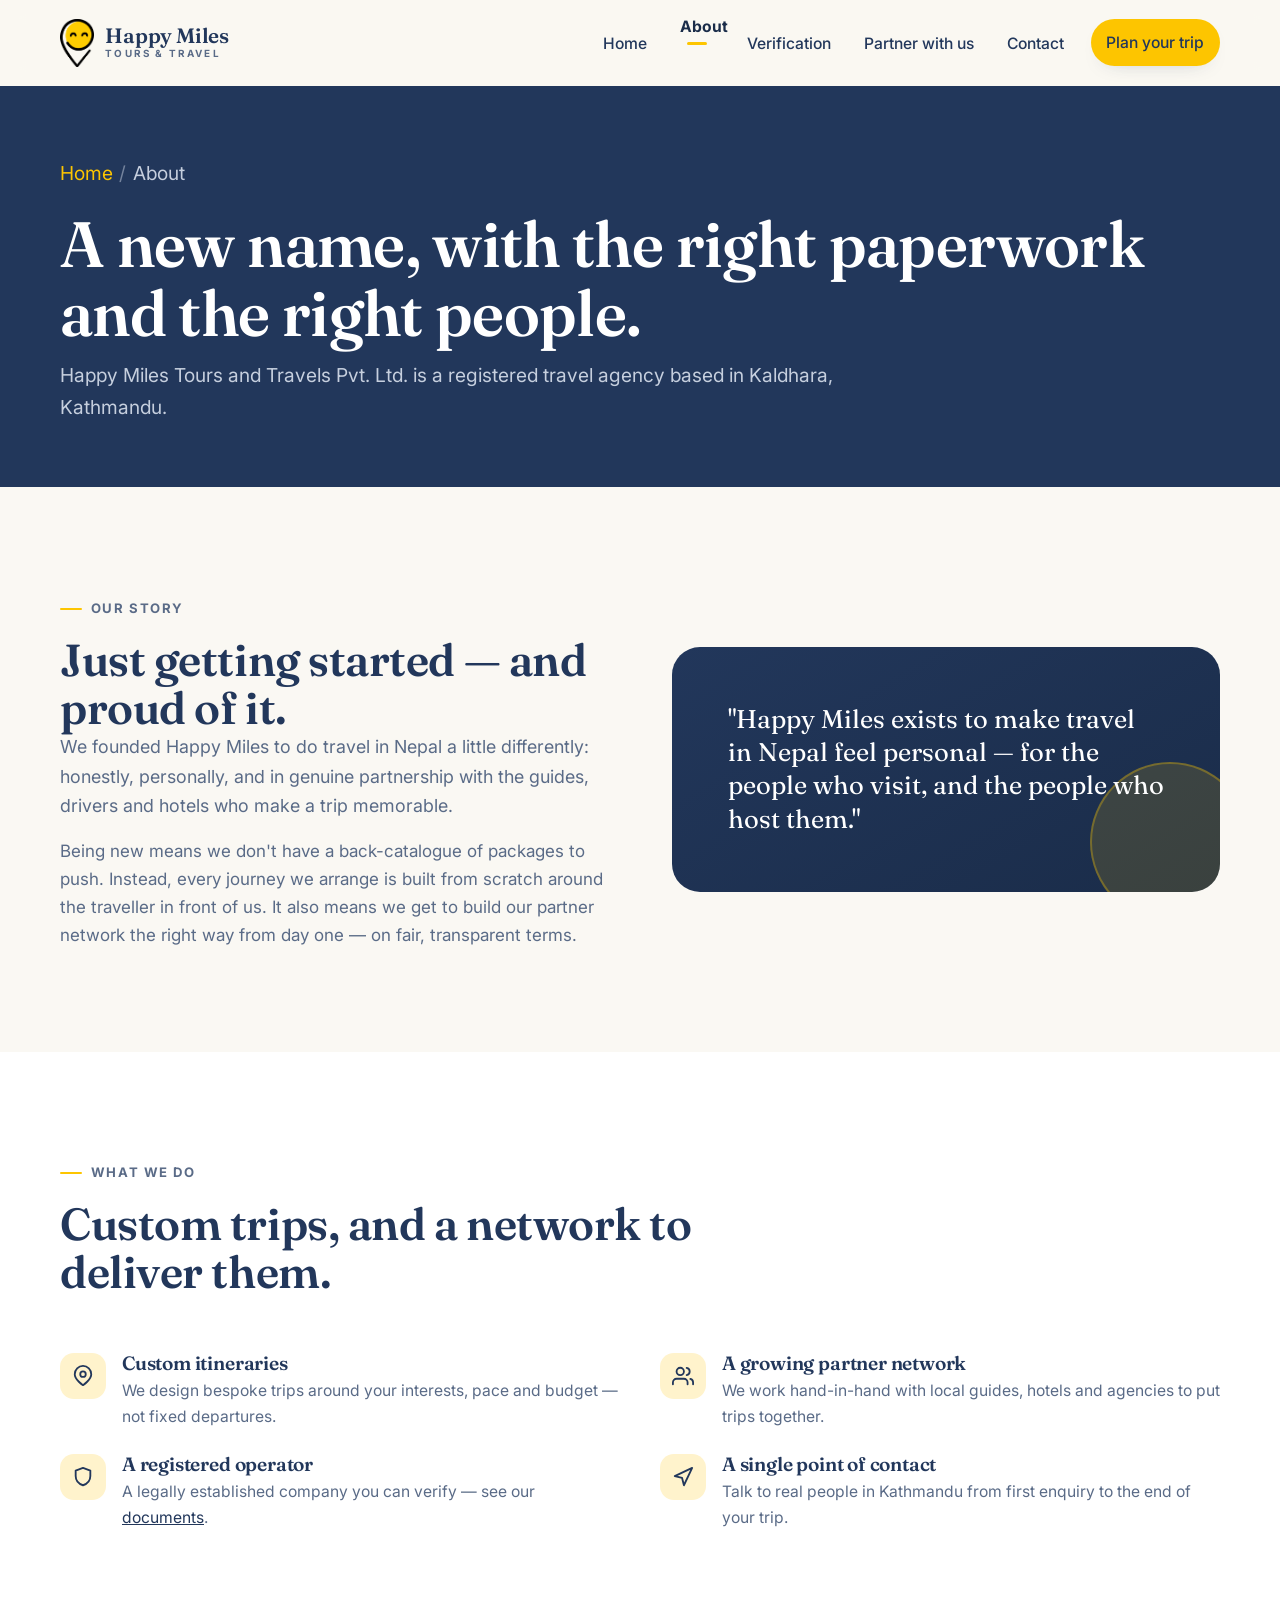
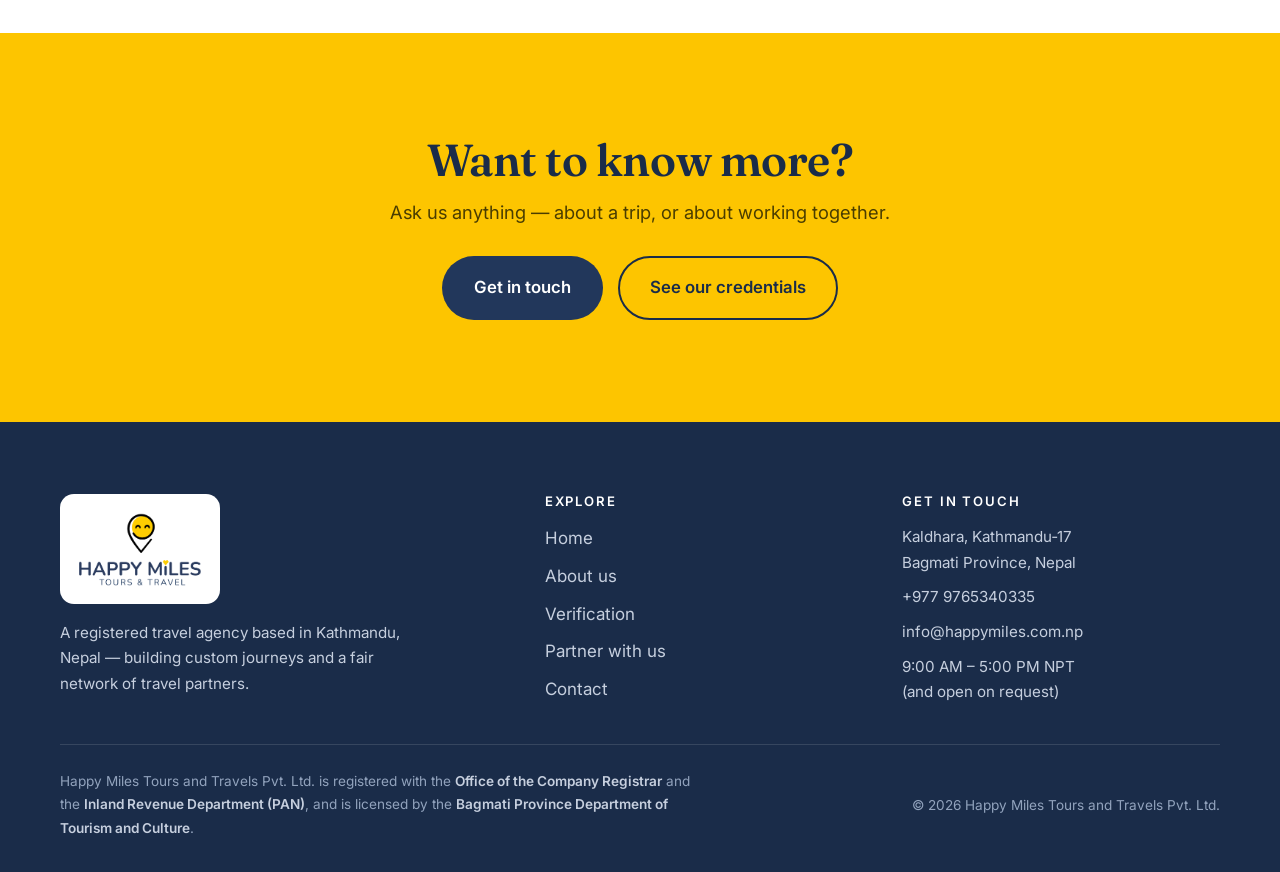
==== about.html @ 2b055570 "Draft Website" ====
<!DOCTYPE html>
<html lang="en">
<head>
  <meta charset="UTF-8">
  <meta name="viewport" content="width=device-width, initial-scale=1.0">
  <title>About Us — Happy Miles Tours and Travels Pvt. Ltd., Kathmandu</title>
  <meta name="description" content="Happy Miles Tours and Travels is a newly established, registered travel agency based in Kaldhara, Kathmandu. Learn who we are and how we build custom trips across Nepal.">
  <link rel="canonical" href="https://happymiles.com.np/about.html">

  <meta property="og:type" content="website">
  <meta property="og:site_name" content="Happy Miles Tours and Travels">
  <meta property="og:title" content="About Happy Miles Tours and Travels — Kathmandu, Nepal">
  <meta property="og:description" content="A newly established, registered travel agency in Kathmandu building custom journeys across Nepal.">
  <meta property="og:url" content="https://happymiles.com.np/about.html">
  <meta property="og:image" content="https://happymiles.com.np/img/Logo_with_Name.png">
  <meta name="twitter:card" content="summary_large_image">
  <meta name="twitter:image" content="https://happymiles.com.np/img/Logo_with_Name.png">

  <meta name="theme-color" content="#22375B">
  <link rel="icon" href="favicon.ico" sizes="any">
  <link rel="icon" type="image/png" href="img/favicon-32.png" sizes="32x32">
  <link rel="apple-touch-icon" href="img/apple-touch-icon.png">
  <link rel="preconnect" href="https://fonts.googleapis.com">
  <link rel="preconnect" href="https://fonts.gstatic.com" crossorigin>
  <link rel="stylesheet" href="https://fonts.googleapis.com/css2?family=Fraunces:opsz,wght@9..144,400;9..144,600;9..144,700&family=Inter:wght@400;500;600;700&display=swap">
  <link rel="stylesheet" href="css/style.css">

  <script type="application/ld+json">
  {
    "@context": "https://schema.org",
    "@type": "AboutPage",
    "name": "About Happy Miles Tours and Travels",
    "url": "https://happymiles.com.np/about.html",
    "isPartOf": { "@type": "WebSite", "url": "https://happymiles.com.np/" },
    "breadcrumb": {
      "@type": "BreadcrumbList",
      "itemListElement": [
        { "@type": "ListItem", "position": 1, "name": "Home", "item": "https://happymiles.com.np/" },
        { "@type": "ListItem", "position": 2, "name": "About", "item": "https://happymiles.com.np/about.html" }
      ]
    }
  }
  </script>
</head>
<body>
  <a class="skip-link" href="#main">Skip to content</a>

  <header class="site-header">
    <div class="wrap nav">
      <a class="brand" href="index.html" aria-label="Happy Miles Tours and Travels — home">
        <img src="img/pin.png" alt="" width="34" height="48">
        <span class="brand-text">
          <span class="brand-name">Happy Miles</span>
          <span class="brand-sub">Tours &amp; Travel</span>
        </span>
      </a>
      <nav aria-label="Primary">
        <button class="nav-toggle" aria-expanded="false" aria-controls="nav-menu" aria-label="Toggle menu"><span></span></button>
        <ul class="nav-menu" id="nav-menu">
          <li><a href="index.html">Home</a></li>
          <li><a href="about.html" aria-current="page">About</a></li>
          <li><a href="verification.html">Verification</a></li>
          <li><a href="partners.html">Partner with us</a></li>
          <li><a href="contact.html">Contact</a></li>
          <li class="nav-cta"><a class="btn btn--primary" href="contact.html">Plan your trip</a></li>
        </ul>
      </nav>
    </div>
  </header>

  <main id="main">
    <section class="page-hero">
      <div class="wrap">
        <p class="crumbs"><a href="index.html">Home</a><span>/</span>About</p>
        <h1>A new name, with the right paperwork and the right people.</h1>
        <p>Happy Miles Tours and Travels Pvt. Ltd. is a registered travel agency based in Kaldhara, Kathmandu.</p>
      </div>
    </section>

    <section class="section section--paper">
      <div class="wrap split">
        <div class="reveal">
          <span class="eyebrow">Our story</span>
          <h2>Just getting started — and proud of it.</h2>
          <p style="color:var(--navy-soft);font-size:1.12rem;margin-bottom:1rem;">We founded Happy Miles to do travel in Nepal a little differently: honestly, personally, and in genuine partnership with the guides, drivers and hotels who make a trip memorable.</p>
          <p style="color:var(--navy-soft);">Being new means we don't have a back-catalogue of packages to push. Instead, every journey we arrange is built from scratch around the traveller in front of us. It also means we get to build our partner network the right way from day one — on fair, transparent terms.</p>
          <!-- [[TODO: Add your founding year, founders' names/bios, and any milestones once confirmed.]] -->
        </div>
        <div class="split-art reveal">
          <p class="quote">"Happy Miles exists to make travel in Nepal feel personal — for the people who visit, and the people who host them."</p>
        </div>
      </div>
    </section>

    <section class="section section--white">
      <div class="wrap">
        <div class="section-head reveal">
          <span class="eyebrow">What we do</span>
          <h2>Custom trips, and a network to deliver them.</h2>
        </div>
        <div class="values">
          <div class="value reveal">
            <span class="value-ico"><svg width="22" height="22" viewBox="0 0 24 24" fill="none" stroke="currentColor" stroke-width="2" stroke-linecap="round" stroke-linejoin="round"><path d="M21 10c0 6-9 12-9 12s-9-6-9-12a9 9 0 0 1 18 0Z"/><circle cx="12" cy="10" r="3"/></svg></span>
            <div><h3>Custom itineraries</h3><p>We design bespoke trips around your interests, pace and budget — not fixed departures.</p></div>
          </div>
          <div class="value reveal">
            <span class="value-ico"><svg width="22" height="22" viewBox="0 0 24 24" fill="none" stroke="currentColor" stroke-width="2" stroke-linecap="round" stroke-linejoin="round"><path d="M17 21v-2a4 4 0 0 0-4-4H5a4 4 0 0 0-4 4v2"/><circle cx="9" cy="7" r="4"/><path d="M23 21v-2a4 4 0 0 0-3-3.87M16 3.13A4 4 0 0 1 16 11"/></svg></span>
            <div><h3>A growing partner network</h3><p>We work hand-in-hand with local guides, hotels and agencies to put trips together.</p></div>
          </div>
          <div class="value reveal">
            <span class="value-ico"><svg width="22" height="22" viewBox="0 0 24 24" fill="none" stroke="currentColor" stroke-width="2" stroke-linecap="round" stroke-linejoin="round"><path d="M12 2 4 5v6c0 5 3.4 8.6 8 10 4.6-1.4 8-5 8-10V5l-8-3Z"/></svg></span>
            <div><h3>A registered operator</h3><p>A legally established company you can verify — see our <a href="verification.html" style="color:var(--navy);text-decoration:underline;">documents</a>.</p></div>
          </div>
          <div class="value reveal">
            <span class="value-ico"><svg width="22" height="22" viewBox="0 0 24 24" fill="none" stroke="currentColor" stroke-width="2" stroke-linecap="round" stroke-linejoin="round"><path d="M3 11 22 2l-9 19-2-8-8-2Z"/></svg></span>
            <div><h3>A single point of contact</h3><p>Talk to real people in Kathmandu from first enquiry to the end of your trip.</p></div>
          </div>
        </div>
      </div>
    </section>

    <section class="section cta-band">
      <div class="wrap">
        <h2>Want to know more?</h2>
        <p>Ask us anything — about a trip, or about working together.</p>
        <div class="cta-actions">
          <a class="btn btn--navy btn--lg" href="contact.html">Get in touch</a>
          <a class="btn btn--ghost btn--lg" href="verification.html" style="color:var(--navy-deep);border-color:var(--navy-deep);">See our credentials</a>
        </div>
      </div>
    </section>
  </main>

  <footer class="site-footer">
    <div class="wrap">
      <div class="footer-top">
        <div class="footer-brand">
          <img src="img/Logo_with_Name.png" alt="Happy Miles Tours and Travels logo" width="160" height="106">
          <p>A registered travel agency based in Kathmandu, Nepal — building custom journeys and a fair network of travel partners.</p>
        </div>
        <div class="footer-col">
          <h4>Explore</h4>
          <ul>
            <li><a href="index.html">Home</a></li>
            <li><a href="about.html">About us</a></li>
            <li><a href="verification.html">Verification</a></li>
            <li><a href="partners.html">Partner with us</a></li>
            <li><a href="contact.html">Contact</a></li>
          </ul>
        </div>
        <div class="footer-col">
          <h4>Get in touch</h4>
          <address>
            <span>Kaldhara, Kathmandu&#8209;17<br>Bagmati Province, Nepal</span>
            <a href="tel:+9779765340335">+977 9765340335</a>
            <a href="mailto:info@happymiles.com.np">info@happymiles.com.np</a>
            <span>9:00 AM – 5:00 PM NPT<br>(and open on request)</span>
          </address>
        </div>
      </div>
      <div class="footer-legal">
        <p class="reg">Happy Miles Tours and Travels Pvt. Ltd. is registered with the <strong>Office of the Company Registrar</strong> and the <strong>Inland Revenue Department (PAN)</strong>, and is licensed by the <strong>Bagmati Province Department of Tourism and Culture</strong>.</p>
        <p>&copy; <span id="year">2026</span> Happy Miles Tours and Travels Pvt. Ltd.</p>
      </div>
    </div>
  </footer>

  <script src="js/main.js" defer></script>
</body>
</html>
---- css/style.css ----
/* ==========================================================================
   Happy Miles Tours and Travels Pvt. Ltd.
   Brand system derived from the logo: navy + golden yellow + ink on warm white.
   The map-pin smiley is the motif — rounded forms, pin-shaped markers.
   ========================================================================== */

:root {
  /* Brand */
  --navy:        #22375B;
  --navy-deep:   #1A2C49;
  --navy-tint:   #EEF1F6;
  --navy-soft:   #5A6B87;
  --yellow:      #FDC500;
  --yellow-deep: #E3B000;
  --yellow-soft: #FFF3CC;
  --ink:         #14181F;

  /* Surfaces */
  --paper:       #FAF8F3;
  --white:       #FFFFFF;
  --line:        #E4E0D6;

  /* Type */
  --display: "Fraunces", Georgia, "Times New Roman", serif;
  --body:    "Inter", system-ui, -apple-system, Segoe UI, Roboto, sans-serif;

  /* Rhythm */
  --wrap: 1160px;
  --gap: clamp(1rem, 3vw, 2rem);
  --radius: 18px;
  --radius-lg: 28px;
  --shadow: 0 18px 44px -24px rgba(26, 44, 73, 0.45);
  --shadow-sm: 0 8px 22px -16px rgba(26, 44, 73, 0.4);
}

/* --- Reset ------------------------------------------------------------- */
*, *::before, *::after { box-sizing: border-box; }
* { margin: 0; }
html { scroll-behavior: smooth; -webkit-text-size-adjust: 100%; }
body {
  font-family: var(--body);
  color: var(--ink);
  background: var(--paper);
  line-height: 1.65;
  font-size: 1.0625rem;
  -webkit-font-smoothing: antialiased;
  text-rendering: optimizeLegibility;
}
img { max-width: 100%; display: block; height: auto; }
a { color: inherit; text-decoration: none; }
ul { list-style: none; padding: 0; }
button { font: inherit; cursor: pointer; }

/* --- Typography -------------------------------------------------------- */
h1, h2, h3, h4 {
  font-family: var(--display);
  font-weight: 600;
  line-height: 1.08;
  color: var(--navy);
  letter-spacing: -0.01em;
}
h1 { font-size: clamp(2.4rem, 6vw, 4rem); font-optical-sizing: auto; }
h2 { font-size: clamp(1.9rem, 4vw, 2.8rem); }
h3 { font-size: clamp(1.25rem, 2.2vw, 1.55rem); }
p  { max-width: 65ch; }

/* --- Layout ------------------------------------------------------------ */
.wrap { width: min(100% - 2.5rem, var(--wrap)); margin-inline: auto; }
.section { padding: clamp(3.5rem, 8vw, 6.5rem) 0; }
.section--navy  { background: var(--navy); color: #E8ECF3; }
.section--navy h2, .section--navy h3 { color: #fff; }
.section--paper { background: var(--paper); }
.section--white { background: var(--white); }

.eyebrow {
  display: inline-flex; align-items: center; gap: .55rem;
  font-family: var(--body);
  font-size: .82rem; font-weight: 700; letter-spacing: .12em;
  text-transform: uppercase; color: var(--navy-soft);
  margin-bottom: 1rem;
}
.eyebrow::before {
  content: ""; width: 22px; height: 2px; background: var(--yellow); border-radius: 2px;
}
.section--navy .eyebrow { color: var(--yellow); }
.section--navy .eyebrow::before { background: var(--yellow); }

.section-head { max-width: 60ch; margin-bottom: clamp(2rem, 5vw, 3.5rem); }
.section-head p { color: var(--navy-soft); font-size: 1.15rem; }
.section--navy .section-head p { color: #C6CFDE; }

/* --- Buttons ----------------------------------------------------------- */
.btn {
  display: inline-flex; align-items: center; gap: .5rem;
  padding: .85rem 1.5rem; border-radius: 999px;
  font-weight: 600; font-size: 1rem; border: 2px solid transparent;
  transition: transform .15s ease, box-shadow .2s ease, background .2s ease, color .2s ease;
  white-space: nowrap;
}
.btn:active { transform: translateY(1px); }
.btn--primary { background: var(--yellow); color: var(--navy-deep); box-shadow: var(--shadow-sm); }
.btn--primary:hover { background: var(--yellow-deep); }
.btn--navy { background: var(--navy); color: #fff; }
.btn--navy:hover { background: var(--navy-deep); }
.btn--ghost { background: transparent; color: var(--navy); border-color: var(--navy); }
.btn--ghost:hover { background: var(--navy); color: #fff; }
.section--navy .btn--ghost { color: #fff; border-color: rgba(255,255,255,.5); }
.section--navy .btn--ghost:hover { background: #fff; color: var(--navy); }
.btn--lg { padding: 1rem 1.9rem; font-size: 1.05rem; }

/* --- Header / nav ------------------------------------------------------ */
.skip-link {
  position: absolute; left: -999px; top: 0; z-index: 200;
  background: var(--navy); color: #fff; padding: .75rem 1.25rem; border-radius: 0 0 12px 0;
}
.skip-link:focus { left: 0; }

.site-header {
  position: sticky; top: 0; z-index: 100;
  background: rgba(250, 248, 243, 0.85);
  backdrop-filter: saturate(180%) blur(12px);
  border-bottom: 1px solid transparent;
  transition: border-color .2s ease, box-shadow .2s ease;
}
.site-header.is-stuck { border-color: var(--line); box-shadow: var(--shadow-sm); }
.nav {
  display: flex; align-items: center; justify-content: space-between;
  gap: 1.5rem; padding: .75rem 0; min-height: 68px;
}
.brand { display: flex; align-items: center; gap: .7rem; }
.brand img { width: auto; height: 48px; }
.brand-text { display: flex; flex-direction: column; line-height: 1; }
.brand-name {
  font-family: var(--display); font-weight: 600; font-size: 1.3rem;
  color: var(--navy); letter-spacing: -0.01em;
}
.brand-sub {
  font-size: .62rem; font-weight: 700; letter-spacing: .22em;
  text-transform: uppercase; color: var(--navy-soft); margin-top: 2px;
}

.nav-menu { display: flex; align-items: center; gap: .35rem; }
.nav-menu a {
  padding: .55rem .85rem; border-radius: 999px; font-weight: 500;
  color: var(--navy); font-size: .98rem; transition: background .2s ease, color .2s ease;
}
.nav-menu a:hover { background: var(--navy-tint); }
.nav-menu a[aria-current="page"] { color: var(--navy-deep); font-weight: 700; }
.nav-menu a[aria-current="page"]::after {
  content: ""; display: block; height: 3px; width: 20px; margin: 2px auto 0;
  background: var(--yellow); border-radius: 3px;
}
.nav-cta { margin-left: .5rem; }

.nav-toggle {
  display: none; width: 44px; height: 44px; border: 1px solid var(--line);
  border-radius: 12px; background: var(--white); position: relative;
}
.nav-toggle span, .nav-toggle span::before, .nav-toggle span::after {
  content: ""; position: absolute; left: 50%; top: 50%; transform: translate(-50%,-50%);
  width: 20px; height: 2px; background: var(--navy); border-radius: 2px; transition: .2s ease;
}
.nav-toggle span::before { transform: translate(-50%,-8px); }
.nav-toggle span::after  { transform: translate(-50%,6px); }
.nav-toggle[aria-expanded="true"] span { background: transparent; }
.nav-toggle[aria-expanded="true"] span::before { transform: translate(-50%,-50%) rotate(45deg); }
.nav-toggle[aria-expanded="true"] span::after  { transform: translate(-50%,-50%) rotate(-45deg); }

/* --- Hero -------------------------------------------------------------- */
.hero { position: relative; overflow: hidden; background: var(--paper); }
.hero::before { /* soft yellow wash behind the pin */
  content: ""; position: absolute; right: -8%; top: -10%;
  width: 46vw; height: 46vw; max-width: 620px; max-height: 620px;
  background: radial-gradient(circle at center, var(--yellow-soft), transparent 62%);
  z-index: 0;
}
.hero-inner {
  position: relative; z-index: 1;
  display: grid; grid-template-columns: 1.15fr .85fr; align-items: center;
  gap: clamp(2rem, 5vw, 4rem);
  padding: clamp(3rem, 7vw, 5.5rem) 0 clamp(3.5rem, 7vw, 6rem);
}
.hero h1 { margin-bottom: 1.1rem; }
.hero h1 .accent { color: var(--yellow-deep); }
.hero-lead { font-size: 1.2rem; color: var(--navy-soft); margin-bottom: 1.9rem; }
.hero-actions { display: flex; flex-wrap: wrap; gap: .9rem; margin-bottom: 1.8rem; }
.hero-note { font-size: .92rem; color: var(--navy-soft); display: flex; align-items: center; gap: .5rem; }
.hero-art { position: relative; display: grid; place-items: center; }
.hero-art img { width: min(78%, 340px); filter: drop-shadow(0 26px 34px rgba(26,44,73,.22)); animation: drop .9s cubic-bezier(.2,.8,.2,1) both; }

@keyframes drop { from { opacity: 0; transform: translateY(-22px); } to { opacity: 1; transform: translateY(0); } }

/* --- Trust strip ------------------------------------------------------- */
.trust {
  background: var(--navy); color: #E8ECF3;
}
.trust-inner {
  display: flex; flex-wrap: wrap; align-items: center; justify-content: center;
  gap: 1rem 2rem; padding: 1.1rem 0; text-align: center;
}
.trust-badge {
  display: inline-flex; align-items: center; gap: .6rem; font-weight: 600; color: #fff;
}
.trust-badge svg { flex: none; color: var(--yellow); }
.trust a { color: var(--yellow); font-weight: 600; text-decoration: underline; text-underline-offset: 3px; }

/* --- Pin bullets ------------------------------------------------------- */
.pin-list li {
  position: relative; padding-left: 2rem; margin-bottom: .85rem;
}
.pin-list li::before {
  content: ""; position: absolute; left: 0; top: .5rem;
  width: 13px; height: 13px; border-radius: 50% 50% 50% 0;
  transform: rotate(-45deg);
  background: var(--yellow); border: 2px solid var(--navy);
}

/* --- Audience paths (editorial, not identical cards) ------------------- */
.paths { display: grid; gap: 1.4rem; grid-template-columns: repeat(3, 1fr); }
.path {
  position: relative; background: var(--white); border: 1px solid var(--line);
  border-radius: var(--radius-lg); padding: 2rem 1.8rem 1.8rem;
  display: flex; flex-direction: column; transition: transform .2s ease, box-shadow .2s ease;
}
.path:hover { transform: translateY(-4px); box-shadow: var(--shadow); }
.path--feature { background: var(--navy); border-color: var(--navy); color: #E8ECF3; }
.path--feature h3, .path--feature .path-num { color: #fff; }
.path-num {
  font-family: var(--display); font-size: 1rem; font-weight: 600;
  color: var(--yellow-deep); margin-bottom: .8rem;
}
.path--feature .path-num { color: var(--yellow); }
.path h3 { margin-bottom: .6rem; }
.path p { color: var(--navy-soft); font-size: .98rem; margin-bottom: 1.4rem; }
.path--feature p { color: #C6CFDE; }
.path a { margin-top: auto; font-weight: 700; color: var(--navy); display: inline-flex; align-items: center; gap: .4rem; }
.path--feature a { color: var(--yellow); }
.path a::after { content: "→"; transition: transform .2s ease; }
.path a:hover::after { transform: translateX(4px); }

/* --- Value grid -------------------------------------------------------- */
.values { display: grid; gap: 1.5rem 2.5rem; grid-template-columns: repeat(2, 1fr); }
.value { display: grid; grid-template-columns: 46px 1fr; gap: 1rem; align-items: start; }
.value-ico {
  width: 46px; height: 46px; border-radius: 14px; display: grid; place-items: center;
  background: var(--yellow-soft); color: var(--navy);
}
.section--navy .value-ico { background: rgba(253,197,0,.16); color: var(--yellow); }
.value h3 { font-size: 1.2rem; margin-bottom: .3rem; }
.value p { color: var(--navy-soft); font-size: .98rem; }
.section--navy .value p { color: #C6CFDE; }

/* --- Split feature (custom packages) ----------------------------------- */
.split { display: grid; grid-template-columns: 1fr 1fr; gap: clamp(2rem,5vw,4rem); align-items: center; }
.split-art {
  border-radius: var(--radius-lg); background: linear-gradient(150deg, var(--navy), var(--navy-deep));
  padding: clamp(2rem,5vw,3.5rem); color: #fff; position: relative; overflow: hidden;
}
.split-art::after {
  content: ""; position: absolute; right: -30px; bottom: -30px; width: 160px; height: 160px;
  border-radius: 50% 50% 50% 0; transform: rotate(-45deg);
  background: rgba(253,197,0,.14); border: 2px solid rgba(253,197,0,.3);
}
.split-art .quote { font-family: var(--display); font-size: 1.6rem; line-height: 1.3; position: relative; z-index: 1; }

/* --- CTA band ---------------------------------------------------------- */
.cta-band { background: var(--yellow); color: var(--navy-deep); text-align: center; }
.cta-band h2 { color: var(--navy-deep); }
.cta-band p { color: #4a3d00; margin: .8rem auto 1.8rem; font-size: 1.15rem; }
.cta-actions { display: flex; gap: .9rem; justify-content: center; flex-wrap: wrap; }

/* --- Page hero (interior pages) ---------------------------------------- */
.page-hero { background: var(--navy); color: #E8ECF3; padding: clamp(2.5rem,6vw,4.5rem) 0 clamp(2.5rem,6vw,4rem); }
.page-hero h1 { color: #fff; margin-bottom: .8rem; }
.page-hero p { color: #C6CFDE; font-size: 1.2rem; }
.crumbs { font-size: .9rem; color: #9fb0c9; margin-bottom: 1.2rem; }
.crumbs a { color: var(--yellow); }
.crumbs span { margin: 0 .4rem; opacity: .5; }

/* --- Document cards (verification) ------------------------------------- */
.docs-grid { display: grid; gap: 1.5rem; grid-template-columns: repeat(3, 1fr); }
.doc-card { background: var(--white); border: 1px solid var(--line); border-radius: var(--radius-lg); overflow: hidden; display: flex; flex-direction: column; }
.doc-frame {
  aspect-ratio: 3 / 4; background: var(--navy-tint);
  display: grid; place-items: center; text-align: center; padding: 1.5rem;
  border-bottom: 1px solid var(--line); position: relative;
}
.doc-frame .placeholder { color: var(--navy-soft); }
.doc-frame .placeholder svg { margin: 0 auto .8rem; color: var(--navy); opacity: .6; }
.doc-frame .placeholder small { display: block; margin-top: .4rem; font-size: .82rem; opacity: .8; }
.doc-body { padding: 1.3rem 1.4rem 1.5rem; }
.doc-body h3 { font-size: 1.2rem; margin-bottom: .3rem; }
.doc-body .issuer { color: var(--navy-soft); font-size: .92rem; }
.doc-body .regno { margin-top: .6rem; font-size: .9rem; font-weight: 600; color: var(--navy); }
.doc-body .regno .todo { color: var(--yellow-deep); font-style: italic; font-weight: 500; }

/* --- Steps (partners) -------------------------------------------------- */
.steps { display: grid; gap: 1.4rem; grid-template-columns: repeat(3, 1fr); counter-reset: step; }
.step { background: var(--white); border: 1px solid var(--line); border-radius: var(--radius); padding: 1.8rem 1.6rem; }
.step::before {
  counter-increment: step; content: counter(step);
  display: grid; place-items: center; width: 42px; height: 42px; border-radius: 50% 50% 50% 0;
  transform: rotate(-45deg); background: var(--yellow); color: var(--navy-deep);
  font-family: var(--display); font-weight: 700; margin-bottom: 1.1rem;
}
.step::before > * { transform: rotate(45deg); }
.step h3 { font-size: 1.15rem; margin-bottom: .4rem; }
.step p { color: var(--navy-soft); font-size: .95rem; }

/* --- Info + form (contact) --------------------------------------------- */
.contact-grid { display: grid; grid-template-columns: 1fr 1fr; gap: clamp(2rem,5vw,3.5rem); align-items: start; }
.info-list { display: grid; gap: 1.3rem; }
.info-item { display: grid; grid-template-columns: 44px 1fr; gap: 1rem; align-items: start; }
.info-item .ico { width: 44px; height: 44px; border-radius: 12px; background: var(--navy-tint); display: grid; place-items: center; color: var(--navy); }
.info-item h3 { font-size: 1.05rem; margin-bottom: .15rem; }
.info-item a, .info-item p { color: var(--navy-soft); font-size: 1rem; }
.info-item a:hover { color: var(--navy); }

.map-embed { border: 0; width: 100%; aspect-ratio: 16/10; border-radius: var(--radius); box-shadow: var(--shadow-sm); }

.note-card { background: var(--yellow-soft); border: 1px solid var(--yellow); border-radius: var(--radius); padding: 1.4rem 1.5rem; }
.note-card strong { color: var(--navy-deep); }

/* --- Form (styled ahead of wiring) ------------------------------------- */
.form { display: grid; gap: 1.1rem; }
.field { display: grid; gap: .4rem; }
.field label { font-weight: 600; font-size: .95rem; color: var(--navy); }
.field input, .field select, .field textarea {
  font: inherit; padding: .8rem 1rem; border: 1.5px solid var(--line); border-radius: 12px;
  background: var(--white); color: var(--ink); width: 100%;
}
.field input:focus, .field select:focus, .field textarea:focus {
  outline: none; border-color: var(--navy); box-shadow: 0 0 0 4px rgba(34,55,91,.12);
}
.field textarea { min-height: 140px; resize: vertical; }
.form-row { display: grid; grid-template-columns: 1fr 1fr; gap: 1.1rem; }

/* --- Footer ------------------------------------------------------------ */
.site-footer { background: var(--navy-deep); color: #C6CFDE; padding: clamp(3rem,6vw,4.5rem) 0 2rem; }
.footer-top { display: grid; grid-template-columns: 1.4fr 1fr 1fr; gap: 2.5rem; }
.footer-brand img { width: 160px; background: #fff; padding: .8rem 1rem; border-radius: 14px; }
.footer-brand p { margin-top: 1rem; font-size: .95rem; max-width: 34ch; }
.footer-col h4 { color: #fff; font-family: var(--body); font-size: .82rem; letter-spacing: .14em; text-transform: uppercase; margin-bottom: 1rem; }
.footer-col ul { display: grid; gap: .6rem; }
.footer-col a:hover { color: var(--yellow); }
.footer-col address { font-style: normal; display: grid; gap: .6rem; font-size: .95rem; }
.footer-legal {
  margin-top: 2.5rem; padding-top: 1.6rem; border-top: 1px solid rgba(255,255,255,.12);
  display: flex; flex-wrap: wrap; gap: 1rem; justify-content: space-between; align-items: center;
  font-size: .85rem; color: #92a3bd;
}
.footer-legal .reg { max-width: 70ch; line-height: 1.7; }
.footer-legal .reg strong { color: #C6CFDE; font-weight: 600; }

/* --- Reveal animation -------------------------------------------------- */
.reveal { opacity: 0; transform: translateY(18px); transition: opacity .6s ease, transform .6s ease; }
.reveal.in { opacity: 1; transform: none; }

/* --- Responsive -------------------------------------------------------- */
@media (max-width: 900px) {
  .hero-inner { grid-template-columns: 1fr; }
  .hero-art { order: -1; }
  .hero-art img { width: min(52%, 220px); }
  .paths, .docs-grid, .steps { grid-template-columns: 1fr; }
  .values, .split, .contact-grid, .form-row, .footer-top { grid-template-columns: 1fr; }
  .footer-top { gap: 2rem; }
}
@media (max-width: 760px) {
  .nav-toggle { display: block; }
  .nav-menu {
    position: fixed; inset: 68px 0 auto 0; flex-direction: column; align-items: stretch;
    background: var(--paper); border-bottom: 1px solid var(--line); padding: 1rem 1.25rem 1.5rem;
    gap: .25rem; box-shadow: var(--shadow); transform: translateY(-120%); transition: transform .28s ease;
    max-height: calc(100vh - 68px); overflow-y: auto;
  }
  .nav-menu.open { transform: translateY(0); }
  .nav-menu a { padding: .8rem 1rem; border-radius: 12px; }
  .nav-menu a[aria-current="page"]::after { display: none; }
  .nav-cta { margin: .5rem 0 0; }
  .nav-cta .btn { width: 100%; justify-content: center; }
}

@media (prefers-reduced-motion: reduce) {
  * { animation: none !important; scroll-behavior: auto; }
  .reveal { opacity: 1; transform: none; transition: none; }
}
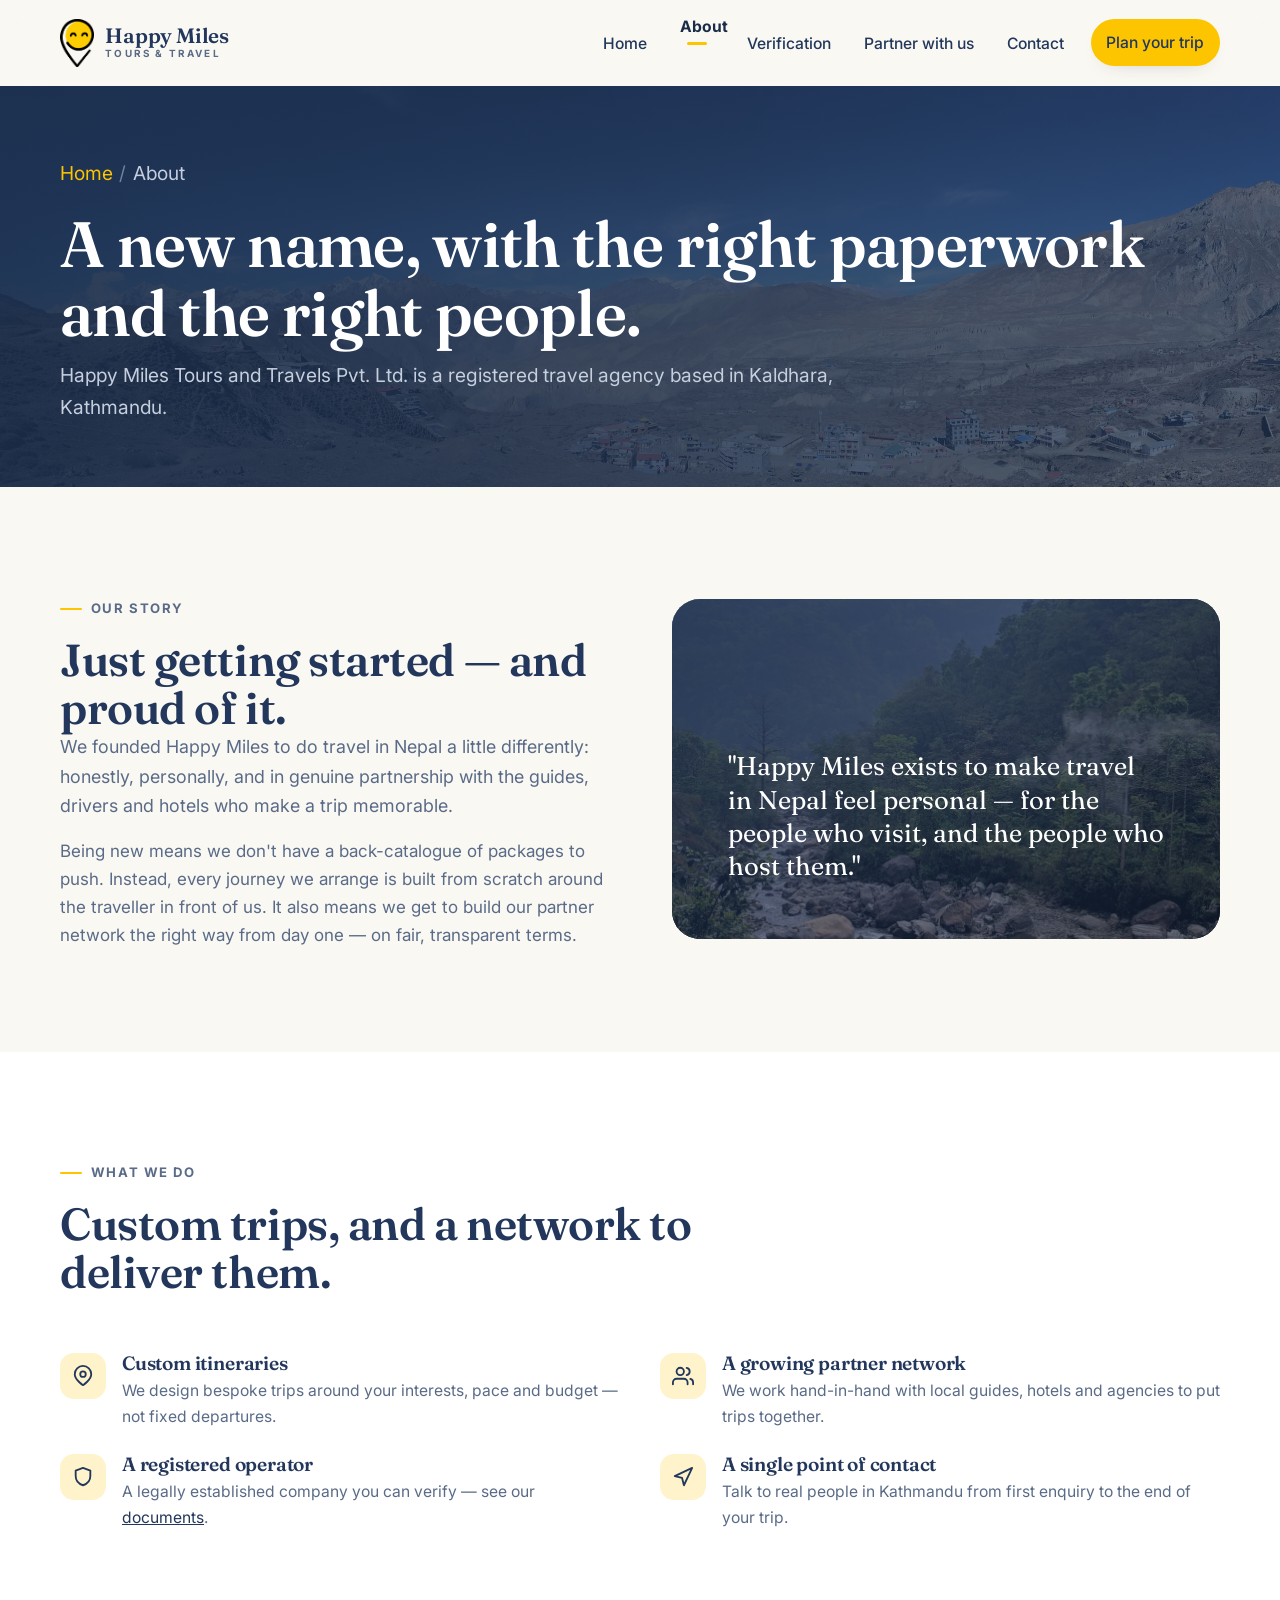
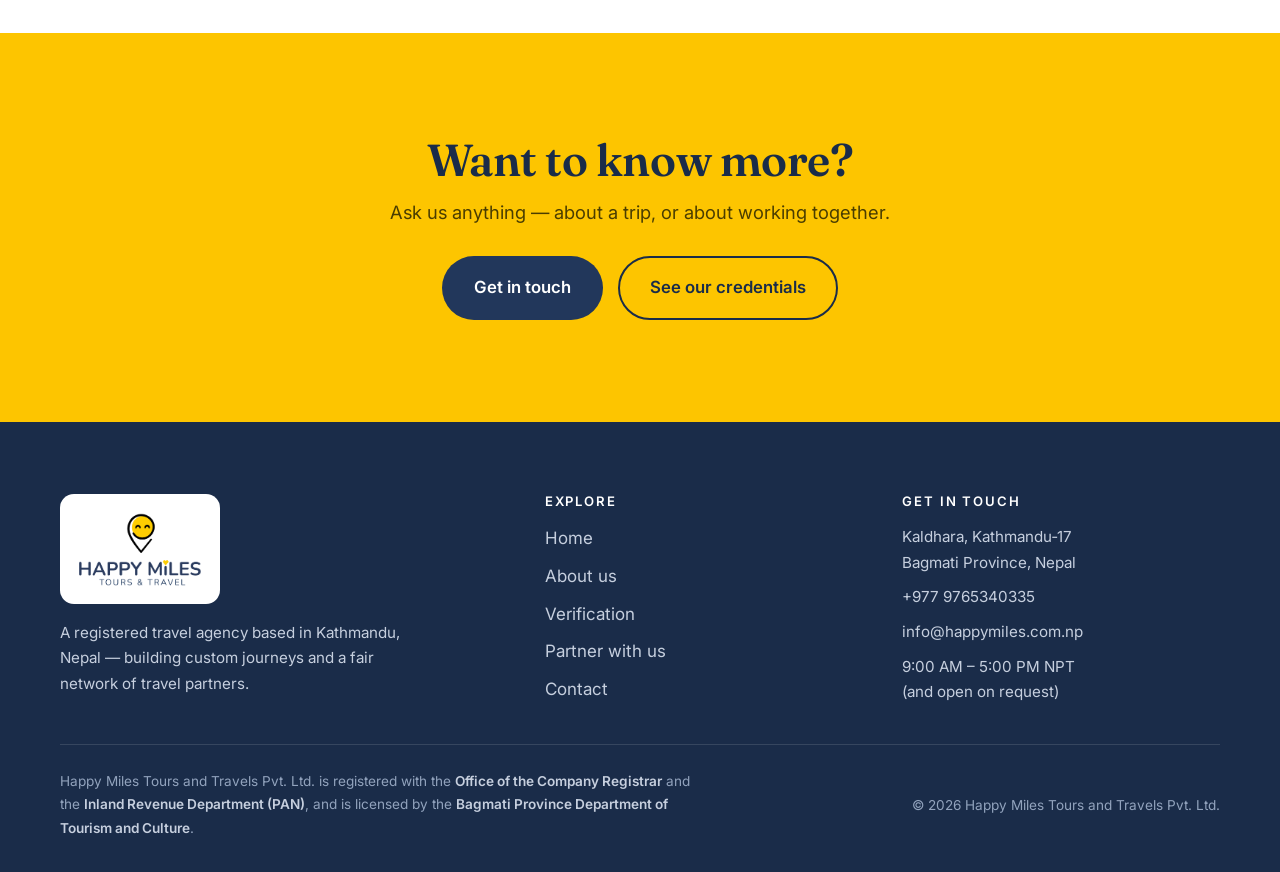
==== commit deefea10: "Images to website" ====
--- a/about.html
+++ b/about.html
@@ -69,7 +69,8 @@
   </header>
 
   <main id="main">
-    <section class="page-hero">
+    <section class="page-hero page-hero--photo">
+      <img class="page-hero-bg" src="img/nepal/lomanthang-upper-mustang.webp" alt="Panoramic view of the walled city of Lo Manthang in Upper Mustang, Nepal" width="2200" height="840">
       <div class="wrap">
         <p class="crumbs"><a href="index.html">Home</a><span>/</span>About</p>
         <h1>A new name, with the right paperwork and the right people.</h1>
@@ -86,7 +87,8 @@
           <p style="color:var(--navy-soft);">Being new means we don't have a back-catalogue of packages to push. Instead, every journey we arrange is built from scratch around the traveller in front of us. It also means we get to build our partner network the right way from day one — on fair, transparent terms.</p>
           <!-- [[TODO: Add your founding year, founders' names/bios, and any milestones once confirmed.]] -->
         </div>
-        <div class="split-art reveal">
+        <div class="split-art split-art--photo reveal">
+          <img class="split-bg" src="img/nepal/river-between-trees.webp" alt="A river winding between forested hillsides in Nepal" width="1100" height="825" loading="lazy">
           <p class="quote">"Happy Miles exists to make travel in Nepal feel personal — for the people who visit, and the people who host them."</p>
         </div>
       </div>
--- a/css/style.css
+++ b/css/style.css
@@ -186,7 +186,9 @@
 .hero-actions { display: flex; flex-wrap: wrap; gap: .9rem; margin-bottom: 1.8rem; }
 .hero-note { font-size: .92rem; color: var(--navy-soft); display: flex; align-items: center; gap: .5rem; }
 .hero-art { position: relative; display: grid; place-items: center; }
-.hero-art img { width: min(78%, 340px); filter: drop-shadow(0 26px 34px rgba(26,44,73,.22)); animation: drop .9s cubic-bezier(.2,.8,.2,1) both; }
+.hero-photo { position: relative; width: min(90%, 400px); margin: 0; animation: drop .9s cubic-bezier(.2,.8,.2,1) both; }
+.hero-photo > img:not(.hero-photo-badge) { width: 100%; aspect-ratio: 3 / 4; object-fit: cover; border-radius: var(--radius-lg); box-shadow: 0 34px 54px -26px rgba(26,44,73,.55); }
+.hero-photo-badge { position: absolute; left: -16px; bottom: -16px; width: 74px; height: auto; filter: drop-shadow(0 8px 14px rgba(26,44,73,.3)); }
 
 @keyframes drop { from { opacity: 0; transform: translateY(-22px); } to { opacity: 1; transform: translateY(0); } }
 
@@ -352,6 +354,40 @@
 .footer-legal .reg { max-width: 70ch; line-height: 1.7; }
 .footer-legal .reg strong { color: #C6CFDE; font-weight: 600; }
 
+/* --- Discover Nepal photo grid ----------------------------------------- */
+.discover-grid { display: grid; grid-template-columns: repeat(3, 1fr); gap: 1.2rem; }
+.tile { position: relative; margin: 0; border-radius: var(--radius-lg); overflow: hidden; aspect-ratio: 4 / 3; box-shadow: var(--shadow-sm); }
+.tile img { width: 100%; height: 100%; object-fit: cover; transition: transform .5s ease; }
+.tile:hover img { transform: scale(1.06); }
+.tile figcaption {
+  position: absolute; inset: auto 0 0 0; padding: 1.6rem 1rem .9rem; color: #fff;
+  font-weight: 600; display: flex; align-items: center; gap: .55rem;
+  background: linear-gradient(to top, rgba(20,24,31,.82), rgba(20,24,31,0));
+}
+.tile figcaption::before {
+  content: ""; flex: none; width: 11px; height: 11px; border-radius: 50% 50% 50% 0;
+  transform: rotate(-45deg); background: var(--yellow); border: 2px solid #fff;
+}
+
+/* --- Photo variant of the split-art block ------------------------------ */
+.split-art--photo { padding: 0; min-height: 340px; display: flex; align-items: flex-end; }
+.split-art--photo .split-bg { position: absolute; inset: 0; width: 100%; height: 100%; object-fit: cover; z-index: 0; }
+.split-art--photo::before {
+  content: ""; position: absolute; inset: 0; z-index: 1;
+  background: linear-gradient(150deg, rgba(26,44,73,.85), rgba(26,44,73,.5));
+}
+.split-art--photo::after { display: none; }
+.split-art--photo .quote { position: relative; z-index: 2; padding: clamp(2rem,5vw,3.5rem); }
+
+/* --- Photo backdrop for interior page headers -------------------------- */
+.page-hero--photo { position: relative; overflow: hidden; }
+.page-hero--photo .page-hero-bg { position: absolute; inset: 0; width: 100%; height: 100%; object-fit: cover; z-index: 0; }
+.page-hero--photo::before {
+  content: ""; position: absolute; inset: 0; z-index: 1;
+  background: linear-gradient(90deg, rgba(26,44,73,.93), rgba(26,44,73,.72));
+}
+.page-hero--photo .wrap { position: relative; z-index: 2; }
+
 /* --- Reveal animation -------------------------------------------------- */
 .reveal { opacity: 0; transform: translateY(18px); transition: opacity .6s ease, transform .6s ease; }
 .reveal.in { opacity: 1; transform: none; }
@@ -360,10 +396,14 @@
 @media (max-width: 900px) {
   .hero-inner { grid-template-columns: 1fr; }
   .hero-art { order: -1; }
-  .hero-art img { width: min(52%, 220px); }
+  .hero-photo { width: min(66%, 280px); }
   .paths, .docs-grid, .steps { grid-template-columns: 1fr; }
+  .discover-grid { grid-template-columns: repeat(2, 1fr); }
   .values, .split, .contact-grid, .form-row, .footer-top { grid-template-columns: 1fr; }
   .footer-top { gap: 2rem; }
+}
+@media (max-width: 560px) {
+  .discover-grid { grid-template-columns: 1fr; }
 }
 @media (max-width: 760px) {
   .nav-toggle { display: block; }
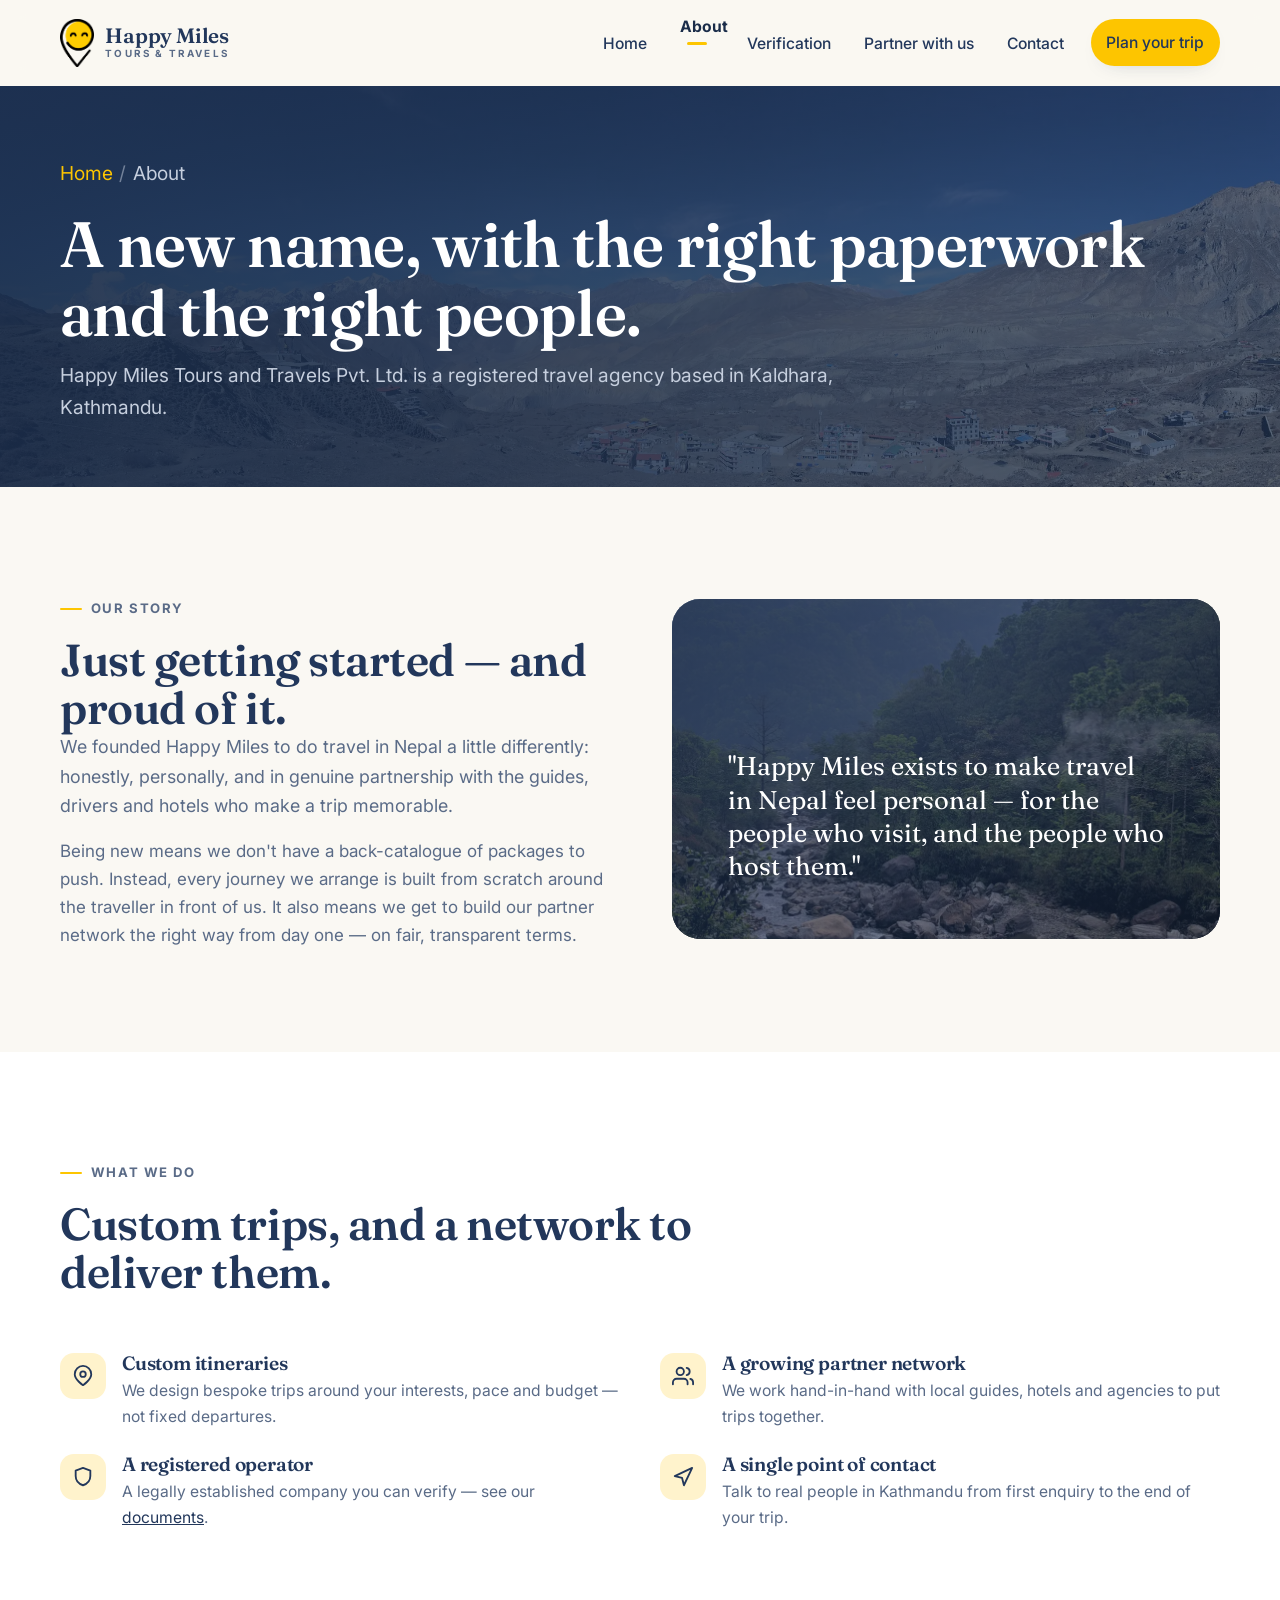
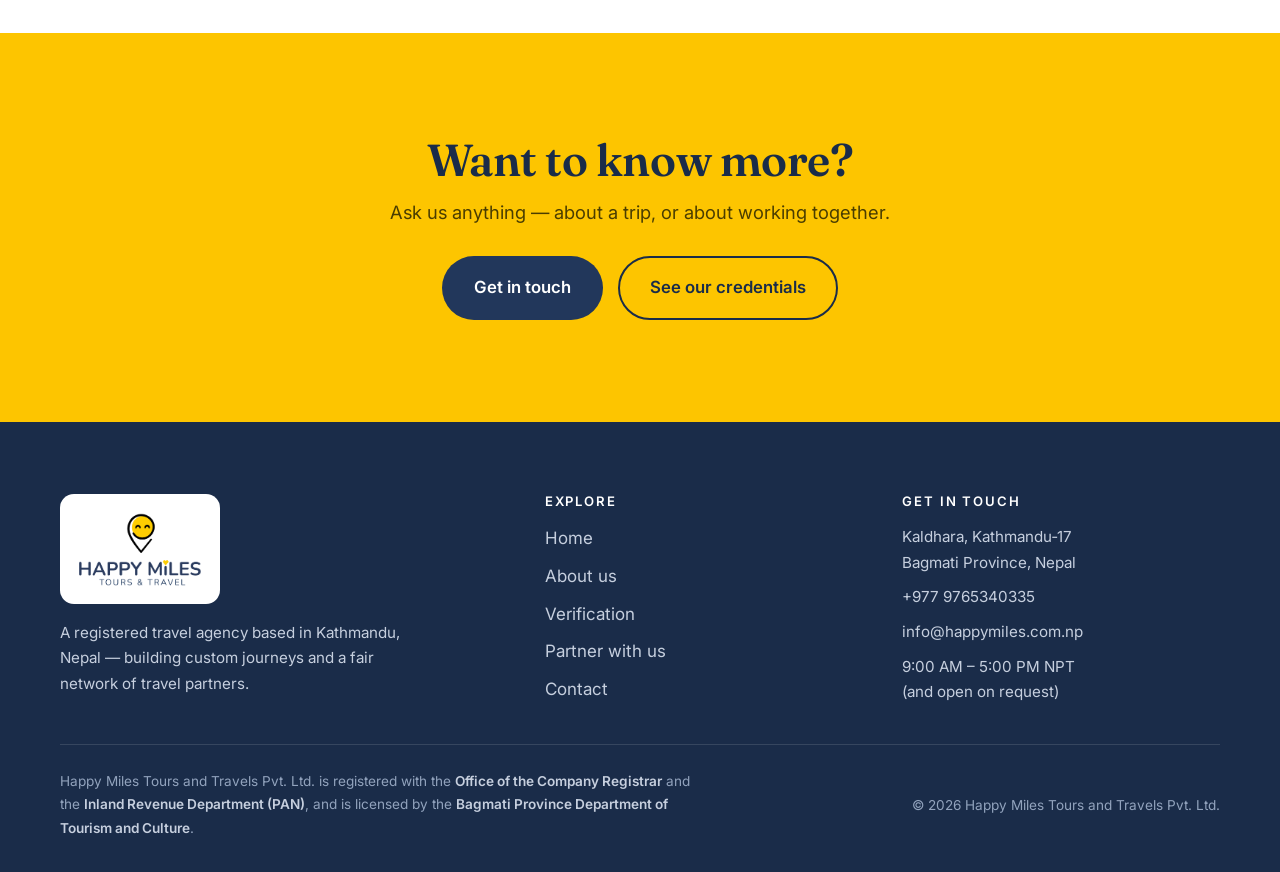
==== commit 3c301725: "Logo Change" ====
--- a/about.html
+++ b/about.html
@@ -51,7 +51,7 @@
         <img src="img/pin.png" alt="" width="34" height="48">
         <span class="brand-text">
           <span class="brand-name">Happy Miles</span>
-          <span class="brand-sub">Tours &amp; Travel</span>
+          <span class="brand-sub">Tours &amp; Travels</span>
         </span>
       </a>
       <nav aria-label="Primary">
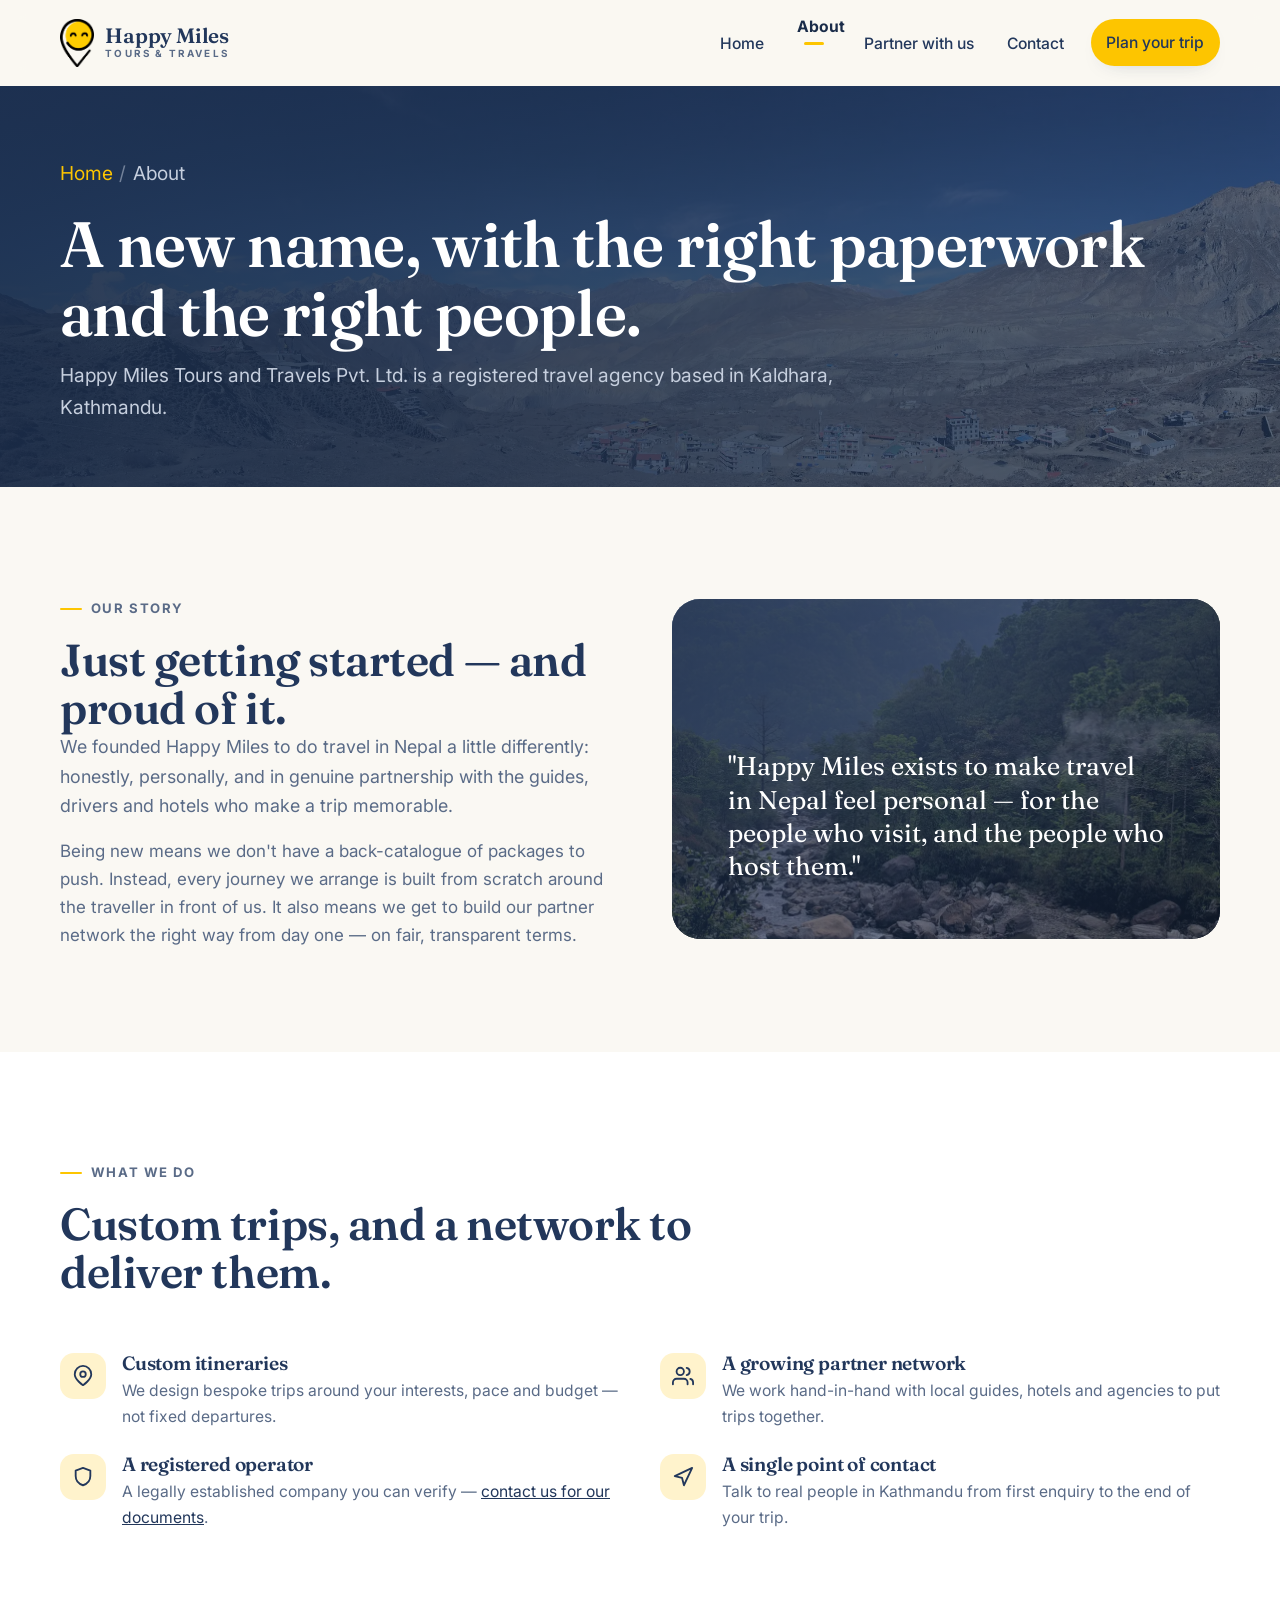
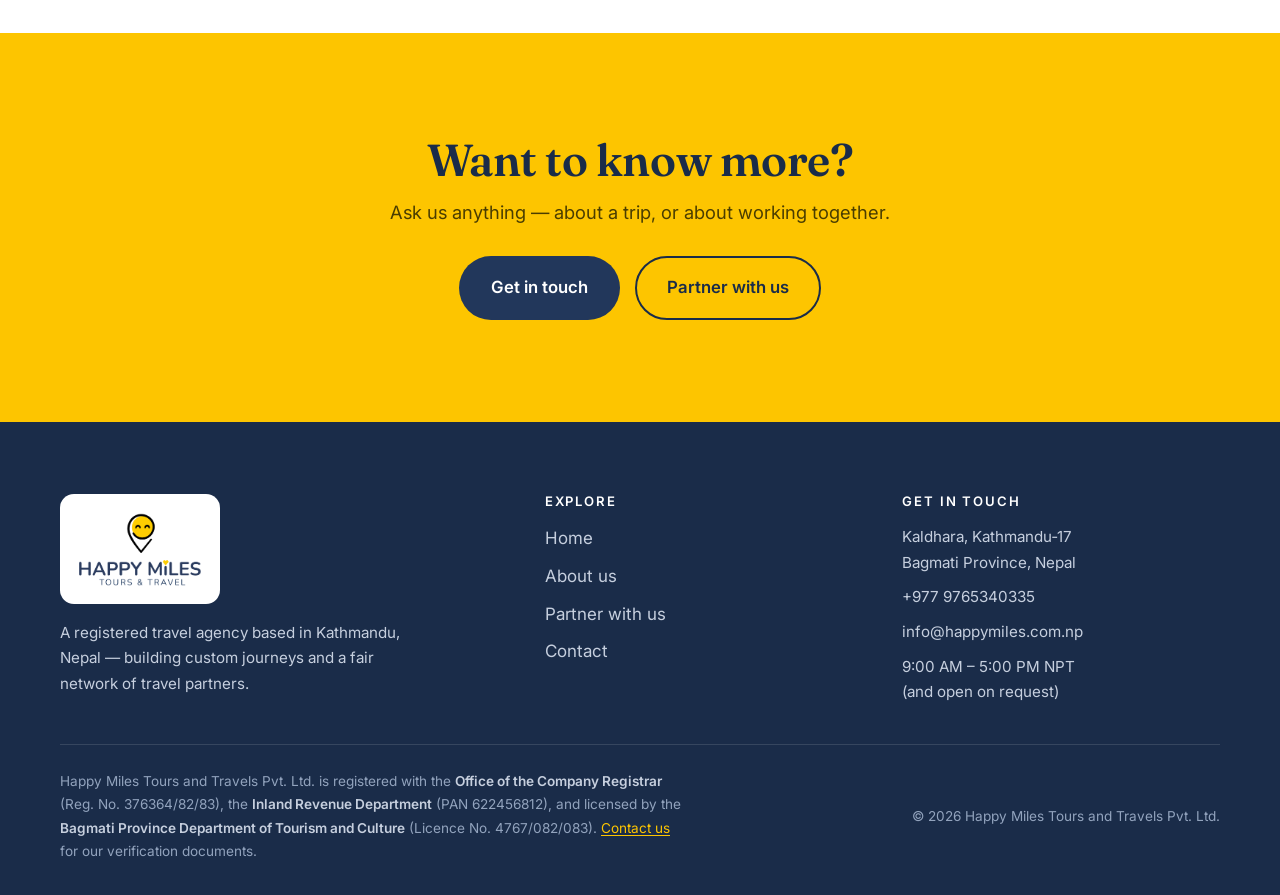
==== commit 10f359ae: "Managed Form" ====
--- a/about.html
+++ b/about.html
@@ -59,7 +59,6 @@
         <ul class="nav-menu" id="nav-menu">
           <li><a href="index.html">Home</a></li>
           <li><a href="about.html" aria-current="page">About</a></li>
-          <li><a href="verification.html">Verification</a></li>
           <li><a href="partners.html">Partner with us</a></li>
           <li><a href="contact.html">Contact</a></li>
           <li class="nav-cta"><a class="btn btn--primary" href="contact.html">Plan your trip</a></li>
@@ -111,7 +110,7 @@
           </div>
           <div class="value reveal">
             <span class="value-ico"><svg width="22" height="22" viewBox="0 0 24 24" fill="none" stroke="currentColor" stroke-width="2" stroke-linecap="round" stroke-linejoin="round"><path d="M12 2 4 5v6c0 5 3.4 8.6 8 10 4.6-1.4 8-5 8-10V5l-8-3Z"/></svg></span>
-            <div><h3>A registered operator</h3><p>A legally established company you can verify — see our <a href="verification.html" style="color:var(--navy);text-decoration:underline;">documents</a>.</p></div>
+            <div><h3>A registered operator</h3><p>A legally established company you can verify — <a href="contact.html" style="color:var(--navy);text-decoration:underline;">contact us for our documents</a>.</p></div>
           </div>
           <div class="value reveal">
             <span class="value-ico"><svg width="22" height="22" viewBox="0 0 24 24" fill="none" stroke="currentColor" stroke-width="2" stroke-linecap="round" stroke-linejoin="round"><path d="M3 11 22 2l-9 19-2-8-8-2Z"/></svg></span>
@@ -127,7 +126,7 @@
         <p>Ask us anything — about a trip, or about working together.</p>
         <div class="cta-actions">
           <a class="btn btn--navy btn--lg" href="contact.html">Get in touch</a>
-          <a class="btn btn--ghost btn--lg" href="verification.html" style="color:var(--navy-deep);border-color:var(--navy-deep);">See our credentials</a>
+          <a class="btn btn--ghost btn--lg" href="partners.html" style="color:var(--navy-deep);border-color:var(--navy-deep);">Partner with us</a>
         </div>
       </div>
     </section>
@@ -145,7 +144,6 @@
           <ul>
             <li><a href="index.html">Home</a></li>
             <li><a href="about.html">About us</a></li>
-            <li><a href="verification.html">Verification</a></li>
             <li><a href="partners.html">Partner with us</a></li>
             <li><a href="contact.html">Contact</a></li>
           </ul>
@@ -161,7 +159,7 @@
         </div>
       </div>
       <div class="footer-legal">
-        <p class="reg">Happy Miles Tours and Travels Pvt. Ltd. is registered with the <strong>Office of the Company Registrar</strong> and the <strong>Inland Revenue Department (PAN)</strong>, and is licensed by the <strong>Bagmati Province Department of Tourism and Culture</strong>.</p>
+        <p class="reg">Happy Miles Tours and Travels Pvt. Ltd. is registered with the <strong>Office of the Company Registrar</strong> (Reg. No. 376364/82/83), the <strong>Inland Revenue Department</strong> (PAN 622456812), and licensed by the <strong>Bagmati Province Department of Tourism and Culture</strong> (Licence No. 4767/082/083). <a href="contact.html">Contact us</a> for our verification documents.</p>
         <p>&copy; <span id="year">2026</span> Happy Miles Tours and Travels Pvt. Ltd.</p>
       </div>
     </div>
--- a/css/style.css
+++ b/css/style.css
@@ -336,6 +336,11 @@
 }
 .field textarea { min-height: 140px; resize: vertical; }
 .form-row { display: grid; grid-template-columns: 1fr 1fr; gap: 1.1rem; }
+.hp-field { position: absolute !important; left: -9999px !important; width: 1px; height: 1px; overflow: hidden; }
+.form-status { margin: .2rem 0 0; font-weight: 600; }
+.form-status:empty { display: none; }
+.form-status.is-ok { color: #1a7f4b; }
+.form-status.is-err { color: #b3261e; }
 
 /* --- Footer ------------------------------------------------------------ */
 .site-footer { background: var(--navy-deep); color: #C6CFDE; padding: clamp(3rem,6vw,4.5rem) 0 2rem; }
@@ -353,6 +358,7 @@
 }
 .footer-legal .reg { max-width: 70ch; line-height: 1.7; }
 .footer-legal .reg strong { color: #C6CFDE; font-weight: 600; }
+.footer-legal .reg a { color: var(--yellow); text-decoration: underline; text-underline-offset: 2px; }
 
 /* --- Discover Nepal photo grid ----------------------------------------- */
 .discover-grid { display: grid; grid-template-columns: repeat(3, 1fr); gap: 1.2rem; }
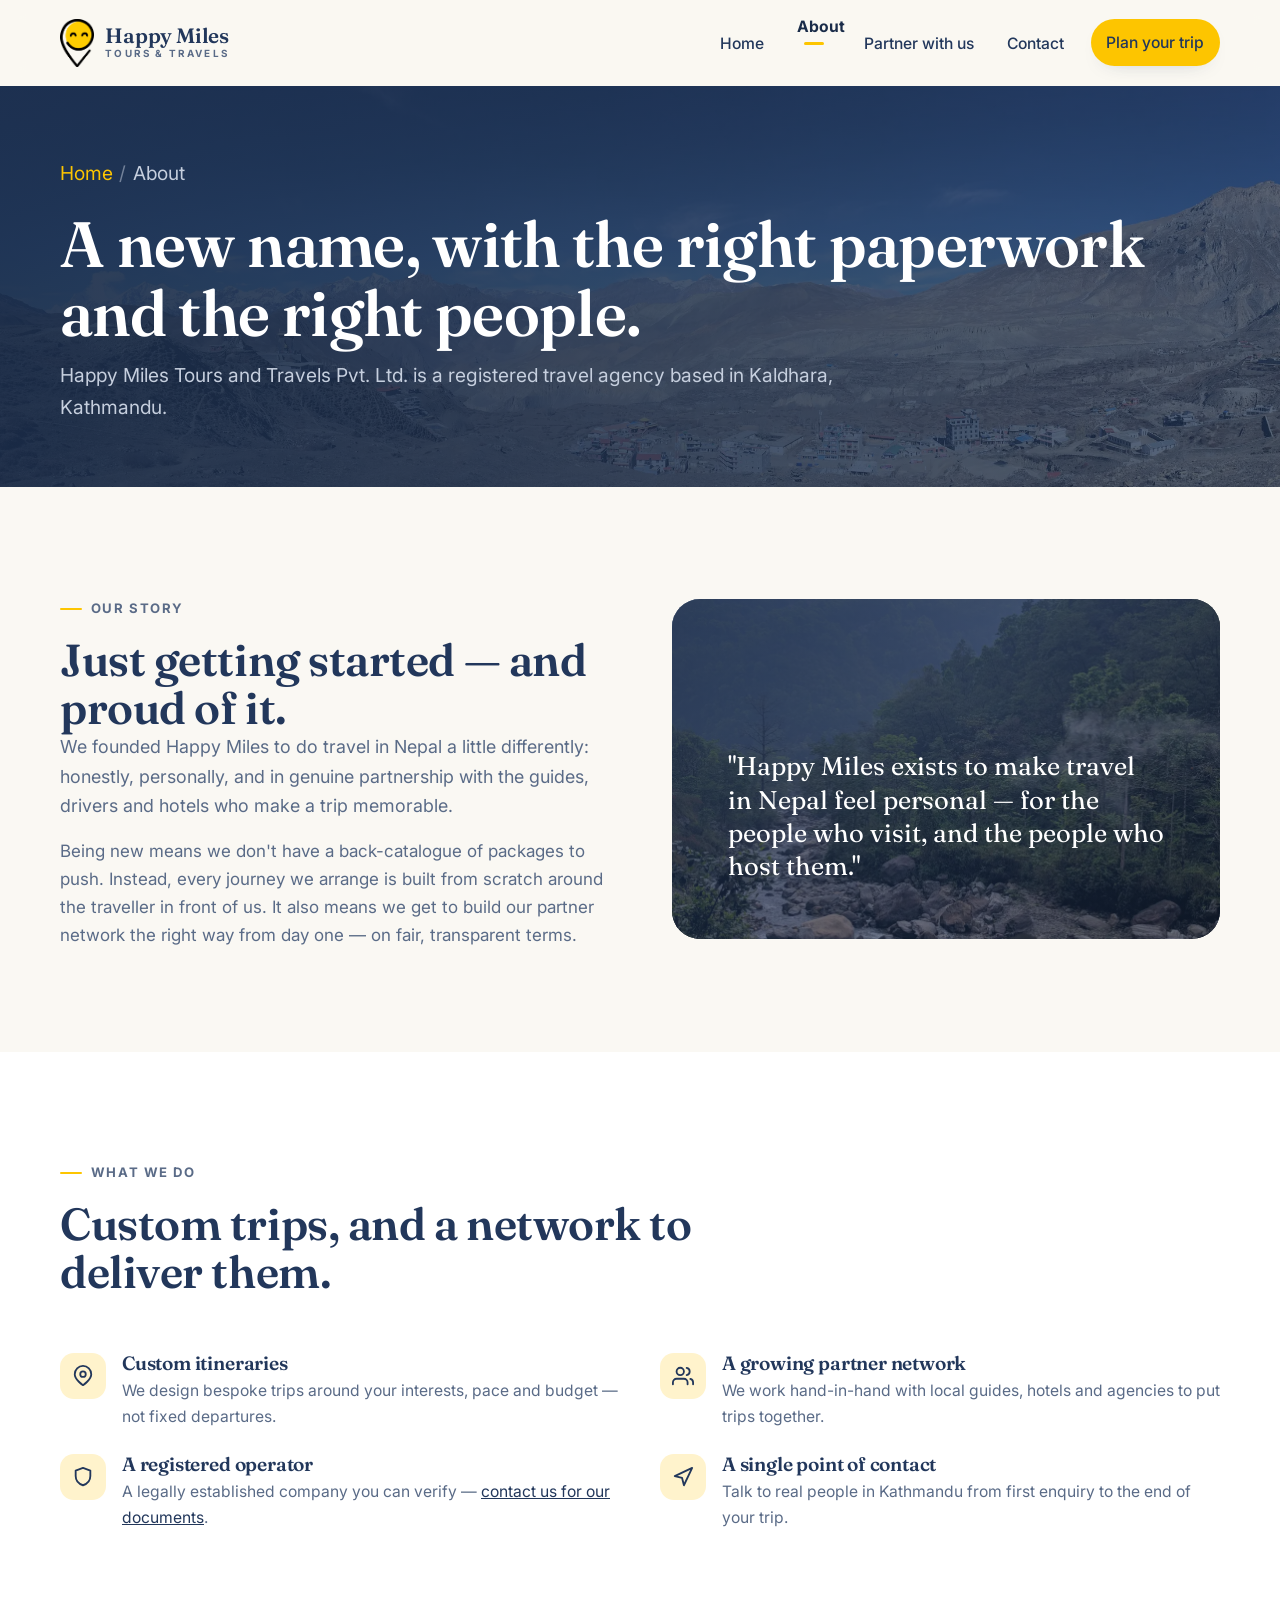
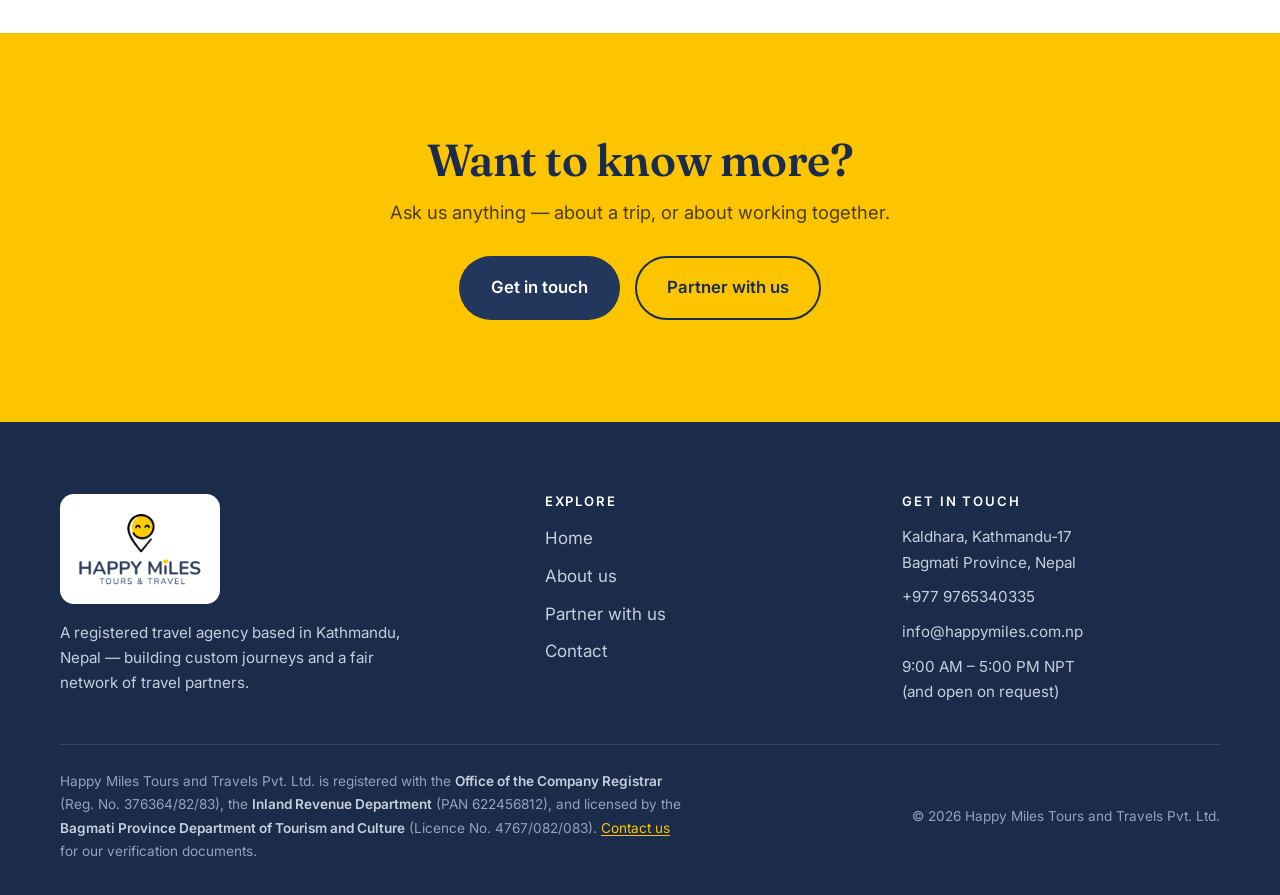
==== commit ea4a1ee2: "Update to seo" ====
--- a/about.html
+++ b/about.html
@@ -4,7 +4,7 @@
   <meta charset="UTF-8">
   <meta name="viewport" content="width=device-width, initial-scale=1.0">
   <title>About Us — Happy Miles Tours and Travels Pvt. Ltd., Kathmandu</title>
-  <meta name="description" content="Happy Miles Tours and Travels is a newly established, registered travel agency based in Kaldhara, Kathmandu. Learn who we are and how we build custom trips across Nepal.">
+  <meta name="description" content="A newly established, registered travel agency in Kaldhara, Kathmandu. Learn who we are and how Happy Miles builds custom trips across Nepal.">
   <link rel="canonical" href="https://happymiles.com.np/about.html">
 
   <meta property="og:type" content="website">
@@ -12,9 +12,9 @@
   <meta property="og:title" content="About Happy Miles Tours and Travels — Kathmandu, Nepal">
   <meta property="og:description" content="A newly established, registered travel agency in Kathmandu building custom journeys across Nepal.">
   <meta property="og:url" content="https://happymiles.com.np/about.html">
-  <meta property="og:image" content="https://happymiles.com.np/img/Logo_with_Name.png">
+  <meta property="og:image" content="https://happymiles.com.np/img/og-image.jpg">
   <meta name="twitter:card" content="summary_large_image">
-  <meta name="twitter:image" content="https://happymiles.com.np/img/Logo_with_Name.png">
+  <meta name="twitter:image" content="https://happymiles.com.np/img/og-image.jpg">
 
   <meta name="theme-color" content="#22375B">
   <link rel="icon" href="favicon.ico" sizes="any">
@@ -43,11 +43,12 @@
   </script>
 </head>
 <body>
+<!--email_off-->
   <a class="skip-link" href="#main">Skip to content</a>
 
   <header class="site-header">
     <div class="wrap nav">
-      <a class="brand" href="index.html" aria-label="Happy Miles Tours and Travels — home">
+      <a class="brand" href="/" aria-label="Happy Miles Tours and Travels — home">
         <img src="img/pin.png" alt="" width="34" height="48">
         <span class="brand-text">
           <span class="brand-name">Happy Miles</span>
@@ -57,7 +58,7 @@
       <nav aria-label="Primary">
         <button class="nav-toggle" aria-expanded="false" aria-controls="nav-menu" aria-label="Toggle menu"><span></span></button>
         <ul class="nav-menu" id="nav-menu">
-          <li><a href="index.html">Home</a></li>
+          <li><a href="/">Home</a></li>
           <li><a href="about.html" aria-current="page">About</a></li>
           <li><a href="partners.html">Partner with us</a></li>
           <li><a href="contact.html">Contact</a></li>
@@ -71,7 +72,7 @@
     <section class="page-hero page-hero--photo">
       <img class="page-hero-bg" src="img/nepal/lomanthang-upper-mustang.webp" alt="Panoramic view of the walled city of Lo Manthang in Upper Mustang, Nepal" width="2200" height="840">
       <div class="wrap">
-        <p class="crumbs"><a href="index.html">Home</a><span>/</span>About</p>
+        <p class="crumbs"><a href="/">Home</a><span>/</span>About</p>
         <h1>A new name, with the right paperwork and the right people.</h1>
         <p>Happy Miles Tours and Travels Pvt. Ltd. is a registered travel agency based in Kaldhara, Kathmandu.</p>
       </div>
@@ -136,13 +137,13 @@
     <div class="wrap">
       <div class="footer-top">
         <div class="footer-brand">
-          <img src="img/Logo_with_Name.png" alt="Happy Miles Tours and Travels logo" width="160" height="106">
+          <img src="img/logo-footer.png" alt="Happy Miles Tours and Travels logo" width="160" height="106">
           <p>A registered travel agency based in Kathmandu, Nepal — building custom journeys and a fair network of travel partners.</p>
         </div>
         <div class="footer-col">
           <h4>Explore</h4>
           <ul>
-            <li><a href="index.html">Home</a></li>
+            <li><a href="/">Home</a></li>
             <li><a href="about.html">About us</a></li>
             <li><a href="partners.html">Partner with us</a></li>
             <li><a href="contact.html">Contact</a></li>
@@ -166,5 +167,6 @@
   </footer>
 
   <script src="js/main.js" defer></script>
+<!--email_on-->
 </body>
 </html>
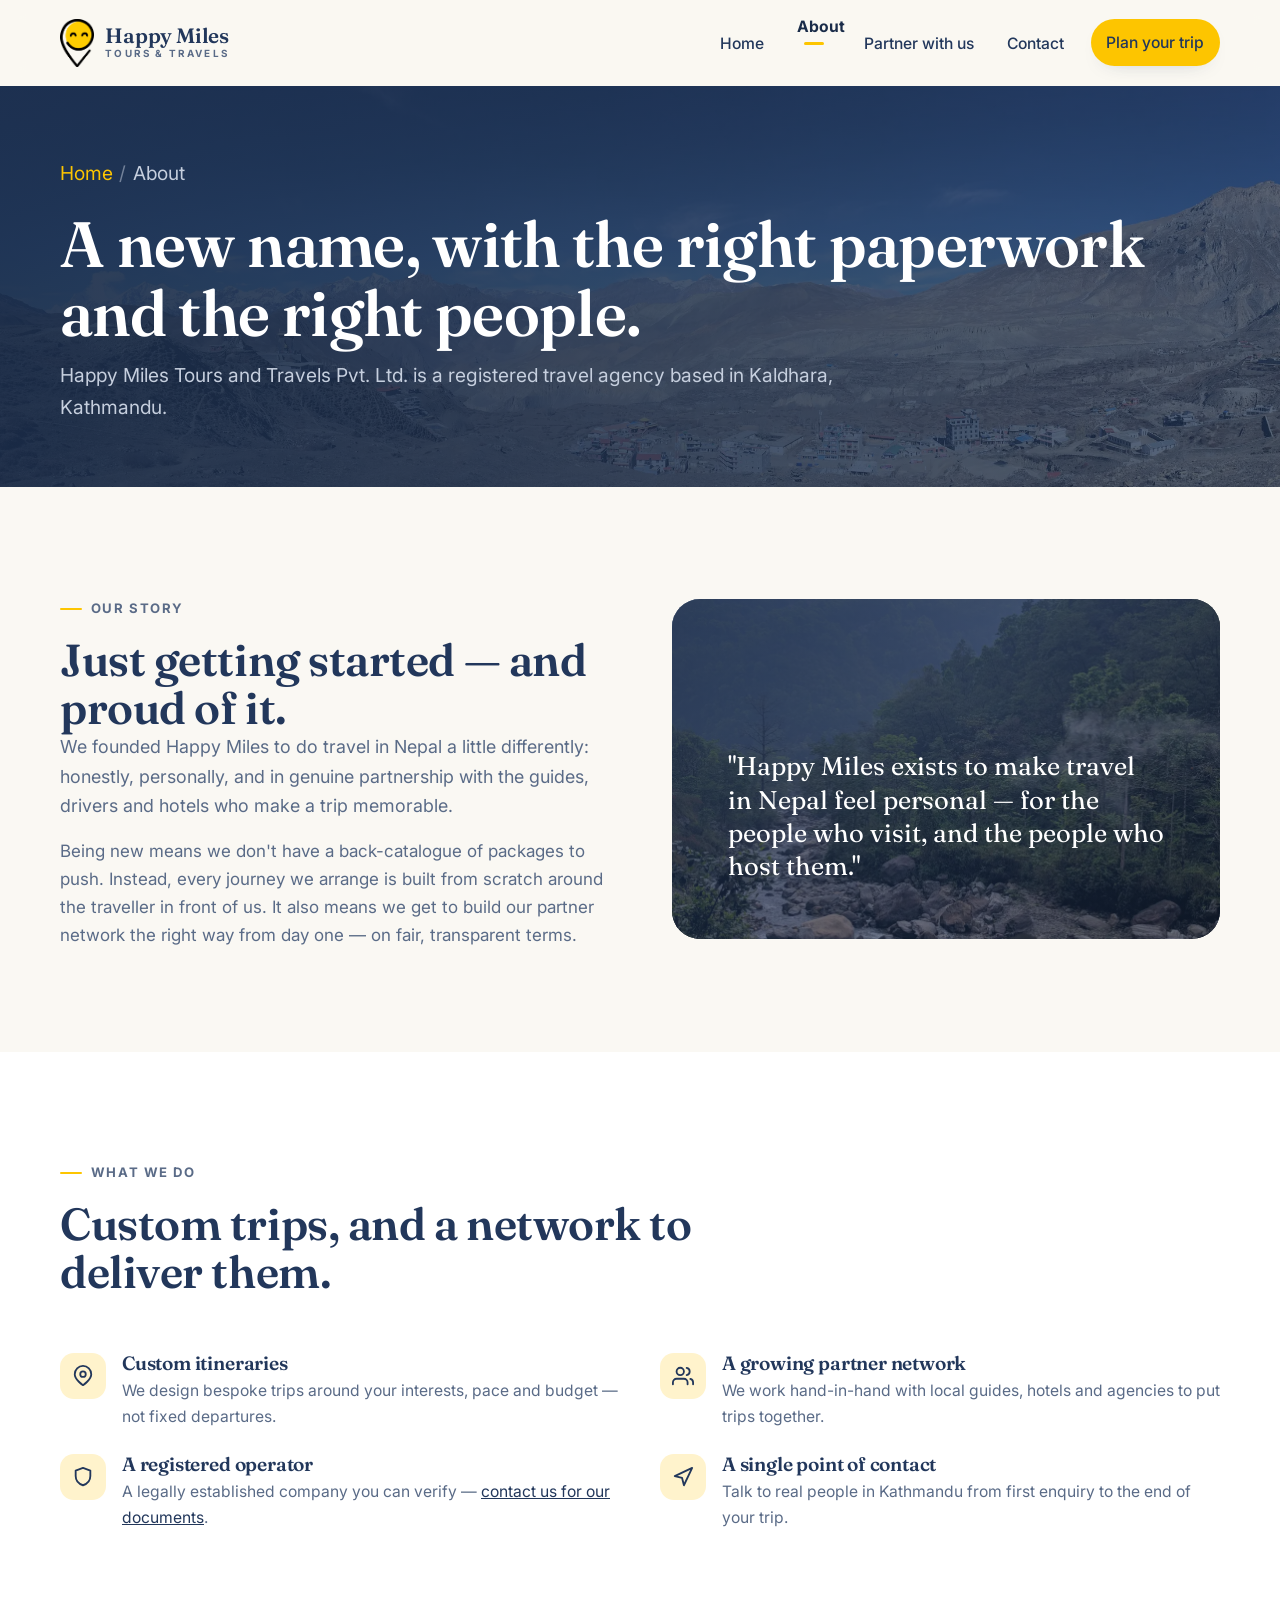
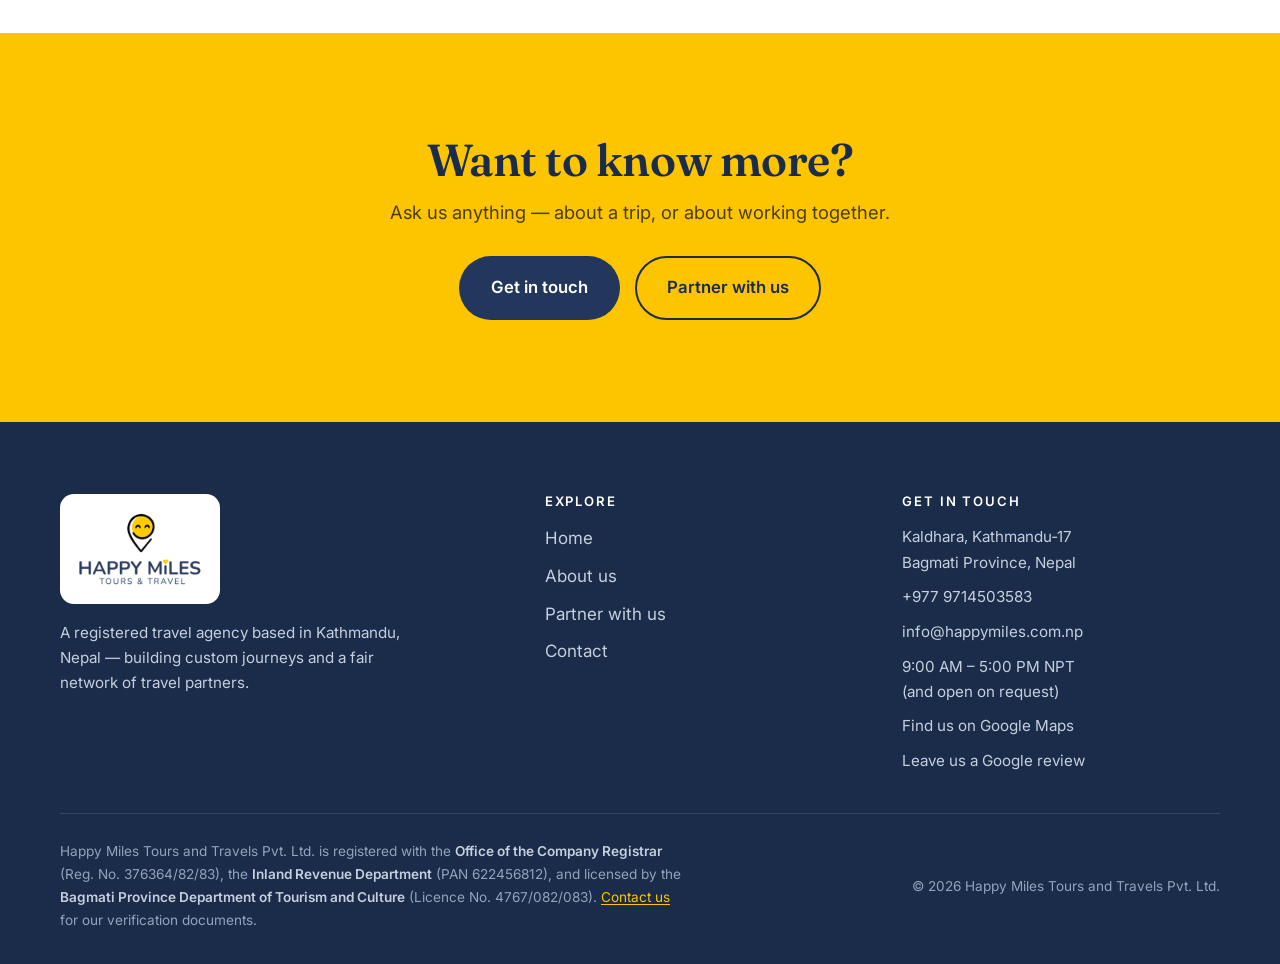
==== commit f2f0f69a: "Happy Miles Update" ====
--- a/about.html
+++ b/about.html
@@ -153,9 +153,11 @@
           <h4>Get in touch</h4>
           <address>
             <span>Kaldhara, Kathmandu&#8209;17<br>Bagmati Province, Nepal</span>
-            <a href="tel:+9779765340335">+977 9765340335</a>
+            <a href="tel:+9779714503583">+977 9714503583</a>
             <a href="mailto:info@happymiles.com.np">info@happymiles.com.np</a>
             <span>9:00 AM – 5:00 PM NPT<br>(and open on request)</span>
+            <a href="https://maps.app.goo.gl/wV1VWdAtLtU6VhAC9" target="_blank" rel="noopener">Find us on Google Maps</a>
+            <a href="https://g.page/r/CbmoDk8ph3Y1EBM/review" target="_blank" rel="noopener">Leave us a Google review</a>
           </address>
         </div>
       </div>
